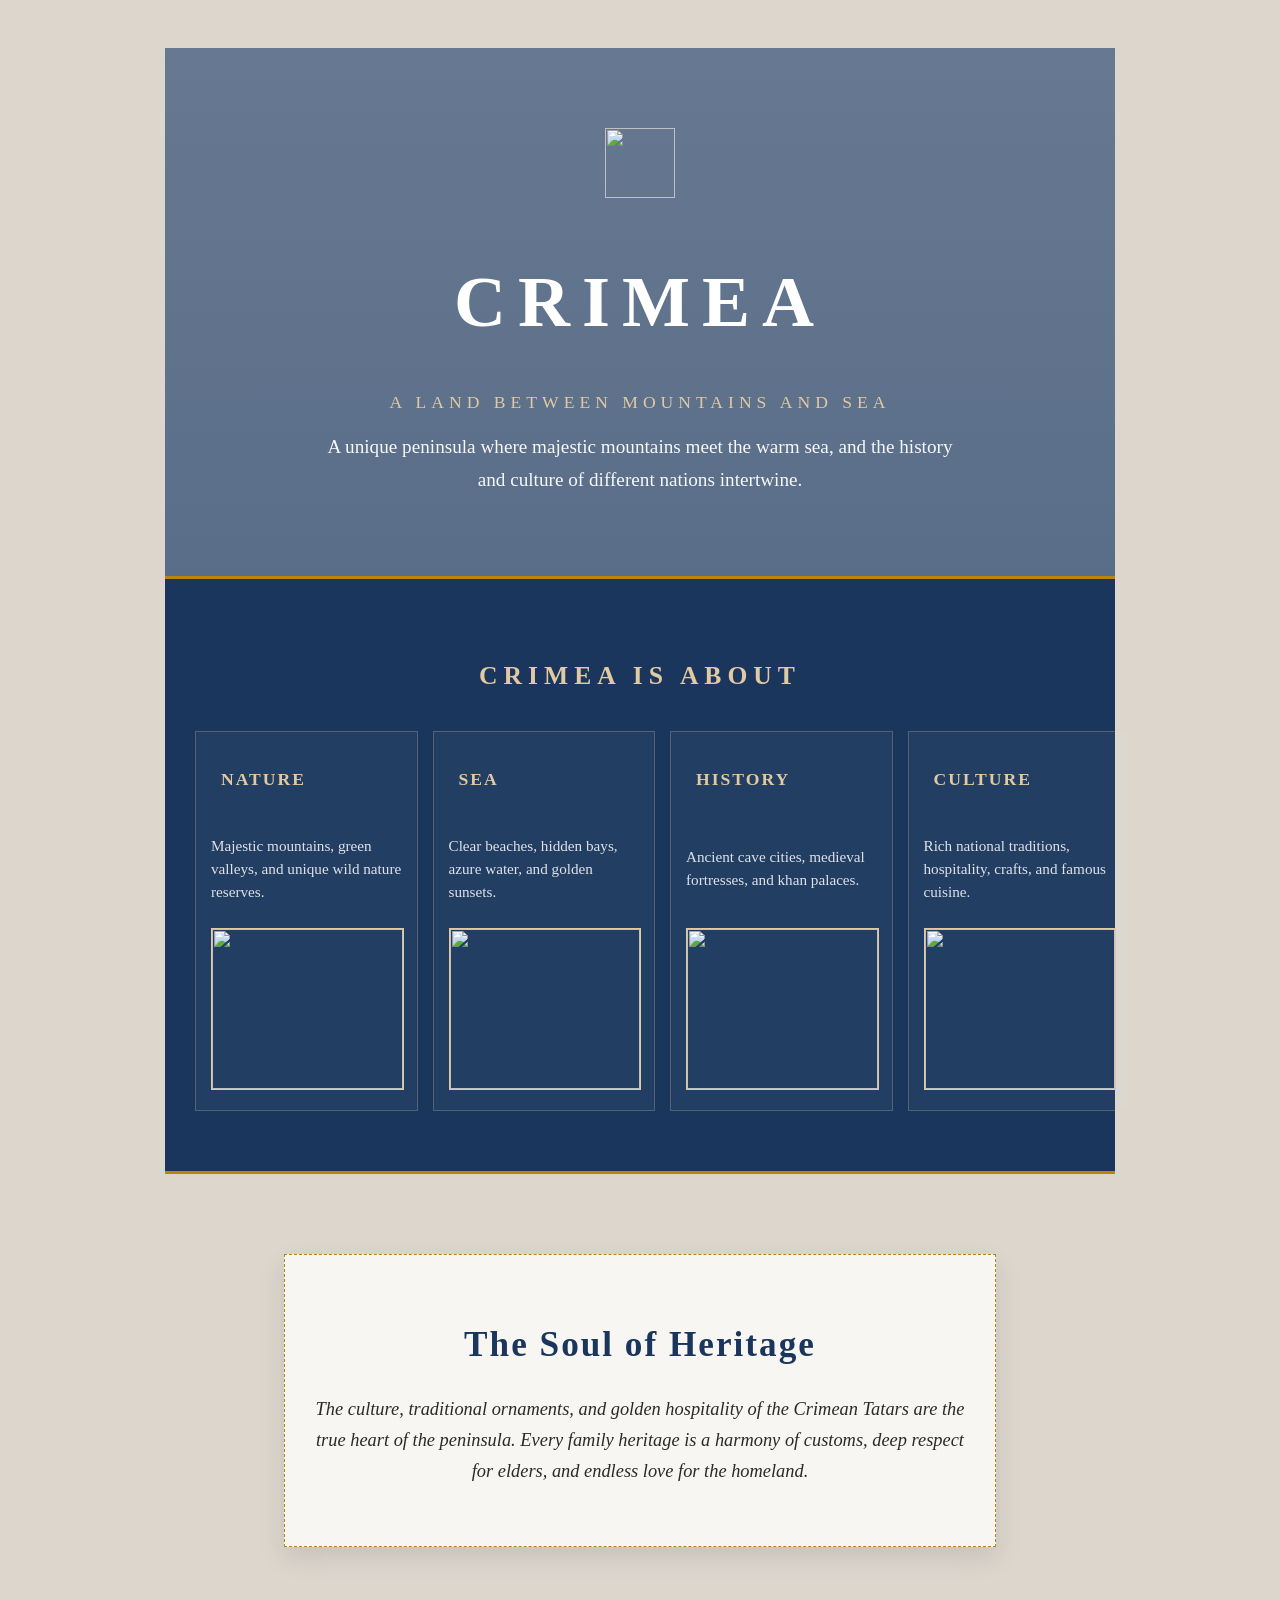
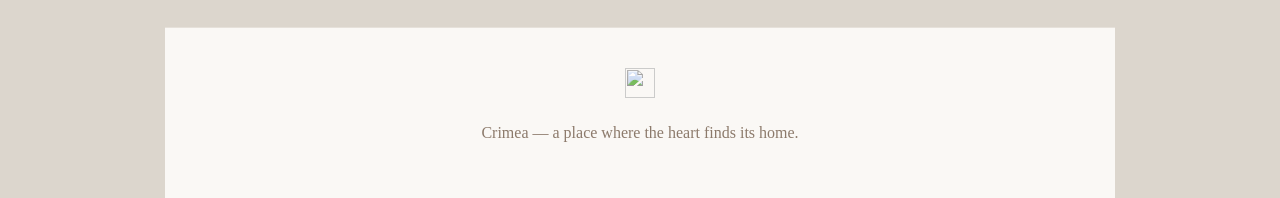
==== project2/index.html @ 9d487ce3 "Class_09" ====
<html>
<head>
    <meta name="viewport" content="width=device-width, initial-scale=1.0">
    <title>Crimea -  Web Poster</title>
    <link rel="stylesheet" href="style.css">
</head>
<body>

    <div class="main-poster">

        <header class="hero-block">
            <div class="tamga-wrapper">
                <img src="https://prostomayki.com.ua/calc/images/Mayki/Layers/575253-1-4.png"class="tamga-img">
            </div>
            
            <h1>CRIMEA</h1>
            <p class="poster-subtitle">A Land Between Mountains and Sea</p>
            
            <p class="hero-desc">A unique peninsula where majestic mountains meet the warm sea, and the history and culture of different nations intertwine.</p>
        </header>

        <section class="grid-section">
            <h2 class="section-title">CRIMEA IS ABOUT</h2>
            
            <div class="grid-container">
                
                <div class="card">
                    <div class="card-header">
                        <span class="card-num"></span>
                        <h3>NATURE</h3>
                    </div>
                    <p>Majestic mountains, green valleys, and unique wild nature reserves.</p>
                    <div class="card-image">
                        <img src="https://travelask.ru/system/images/files/001/249/570/wysiwyg_jpg/image.jpg?1546017246">
                    </div>
                </div>

                <div class="card">
                    <div class="card-header">
                        <span class="card-num"></span>
                        <h3>SEA</h3>
                    </div>
                    <p>Clear beaches, hidden bays, azure water, and golden sunsets.</p>
                    <div class="card-image">
                        <img src="https://thereminder.ru/wp-content/uploads/2020/07/crimea-1.jpg">
                    </div>
                </div>

                <div class="card">
                    <div class="card-header">
                        <span class="card-num"></span>
                        <h3>HISTORY</h3>
                    </div>
                    <p>Ancient cave cities, medieval fortresses, and khan palaces.</p>
                    <div class="card-image">
                        <img src="https://ctrcenter.org/wp-content/uploads/2025/11/bahchysaraj.png">
                    </div>
                </div>

                <div class="card">
                    <div class="card-header">
                        <span class="card-num"></span>
                        <h3>CULTURE</h3>
                    </div>
                    <p>Rich national traditions, hospitality, crafts, and famous cuisine.</p>
                    <div class="card-image">
                        <img src="https://scontent-lga3-2.xx.fbcdn.net/v/t39.30808-6/491766113_1286052076298066_1950186946050919470_n.jpg?stp=dst-jpg_tt6&cstp=mx1280x850&ctp=s1280x850&_nc_cat=100&ccb=1-7&_nc_sid=f727a1&_nc_ohc=2FvkKP134FAQ7kNvwG9XE3z&_nc_oc=Adpkn_BEP6ivxD62hwJF-RcE4xCHGX_xdl4ilISHtGXJXbnt9mXFw8kpioObcoj9QOVO2LJpGLjStluINismuIly&_nc_zt=23&_nc_ht=scontent-lga3-2.xx&_nc_gid=0KJbTRFh27yniJAF03XWvQ&_nc_ss=7b289&oh=00_Af_eYfbUo1Mp_DTLQdU6gMia7ZCSMmv5Pqfz95XnGHEwEw&oe=6A484776">
                </div>

            </div>
        </section>

        <section class="culture-block">
            <div class="culture-content">
                <h2>The Soul of Heritage</h2>
                <p>The culture, traditional ornaments, and golden hospitality of the Crimean Tatars are the true heart of the peninsula. Every family heritage is a harmony of customs, deep respect for elders, and endless love for the homeland.</p>
            </div>
        </section>

        <footer>
            <div class="footer-tamga">
                <img src="https://prostomayki.com.ua/calc/images/Mayki/Layers/575253-1-4.png"class="tamga-small">
            </div>
            <p>Crimea — a place where the heart finds its home.</p>
        </footer>

    </div>

</body>
</html>
---- project2/style.css ----
{
    box-sizing: border-box;
    margin: 0;
    padding: 0;
}

body {
    font-family: 'Playfair Display', serif;
    background-color: #DCD6CD; 
    padding: 40px 15px;
    display: flex;
    justify-content: center;
}

.main-poster {
    max-width: 950px;
    width: 100%;
    background-color: #FAF8F5;
}

.hero-block {
    text-align: center;
    padding: 80px 40px;
    background-image: linear-gradient(rgba(26, 54, 93, 0.65), rgba(26, 54, 93, 0.75)), 
                      url('https://www.vladmuz.ru/travel_photos/sevastopol/fiolent/fiolent-01-big.jpg');
    background-size: cover;
    background-position: center;
    background-attachment: fixed;
    color: #FFFFFF;
}

.tamga-img {
    width: 70px;
    height: auto;
    margin-bottom: 15px;
    text-align: center; 
}

.hero-block h1 {
    font-size: 4.5rem;
    font-weight: 700;
    letter-spacing: 12px;
}

.poster-subtitle {
    font-size: 1.1rem;
    text-transform: uppercase;
    letter-spacing: 5px;
    color: #E2C9A1; 
    margin-top: 5px;
}

.hero-desc {
    max-width: 650px;
    margin: 0 auto;
    font-size: 1.2rem;
    line-height: 1.7;
    opacity: 0.95;
}

.grid-section {
    background-color: #1A365D;
    color: #FFFFFF;
    padding: 60px 30px;
    text-align: center;
    border-top: 3px solid #B8860B;
    border-bottom: 3px solid #B8860B;
}

.section-title {
    font-size: 1.6rem;
    letter-spacing: 6px;
    color: #E2C9A1;
    margin-bottom: 40px;
}

.grid-container {
    display: grid;
    grid-template-columns: 25% 25% 25% 25%;
    gap: 15px;
}

.card {
    background-color: rgba(255, 255, 255, 0.04);
    border: 1px solid rgba(226, 201, 161, 0.25);
    padding: 20px 15px;
    display: flex;
    flex-direction: column;
    justify-content: space-between;
    text-align: left;
}

.card-header {
    display: flex;
    align-items: center;
    gap: 10px;
    margin-bottom: 12px;
}

.card-num {
    color: #E2C9A1;
    font-size: 1.2rem;
    font-weight: bold;
}

.card h3 {
    color: #E2C9A1;
    font-size: 1.1rem;
    letter-spacing: 2px;
}

.card p {
    font-size: 0.95rem;
    line-height: 1.5;
    opacity: 0.85;
    margin-bottom: 25px;
}

.card-image {
    width: 100%;
    height: 160px;
    overflow: hidden;
    border: 1px solid #E2C9A1;
}

.card-image img {
    width: 100%;
    height: 100%;
    object-fit: cover;
}



.culture-block {
    padding: 80px 40px;
    background-image: linear-gradient(rgba(218, 212, 202, 0.4), rgba(218, 212, 202, 0.4)), 
                      url('https://www.krym4you.com/files/catalog/514/gallery/big/lastochkino-3_1450367932_1466168376.jpg');
    background-size: cover;
    background-position: center;
    background-attachment: fixed; 
    display: flex;
    justify-content: center;
}

.culture-content {
    max-width: 650px;
    text-align: center;
    border: 1px dashed #B8860B;
    padding: 40px 30px;
    background-color: rgba(250, 248, 245, 0.95); 
    box-shadow: 0 10px 25px rgba(0,0,0,0.1);
}

.culture-content h2 {
    color: #1A365D;
    font-size: 2.2rem;
    letter-spacing: 2px;
}

.culture-content p {
    font-size: 1.15rem;
    line-height: 1.7;
    color: #2C2A29;
    font-style: italic;
}

footer {
    text-align: center;
    padding: 40px 20px;
    background-color: #FAF8F5;
    border-top: 1px solid #E6E1DA;
}

.tamga-small {
    width: 30px;
    height: auto;
    margin-bottom: 10px;
    opacity: 0.8;
}

footer p {
    font-size: 1rem;
    color: #8C7A6B;
}

@media (max-width: 768px) {
    body {
        padding: 10px 5px;
    }

    .main-poster {
        border: 4px double #B8860B;
    }

    .hero-block {
        padding: 50px 15px;
    }

    .hero-block h1 {
        font-size: 2.8rem;
        letter-spacing: 4px;
    }

    .grid-container {
        grid-template-columns: 100%;
        gap: 25px;
    }

    .card-image {
        height: 200px;
    }

    .culture-block {
        padding: 50px 15px;
    }
}
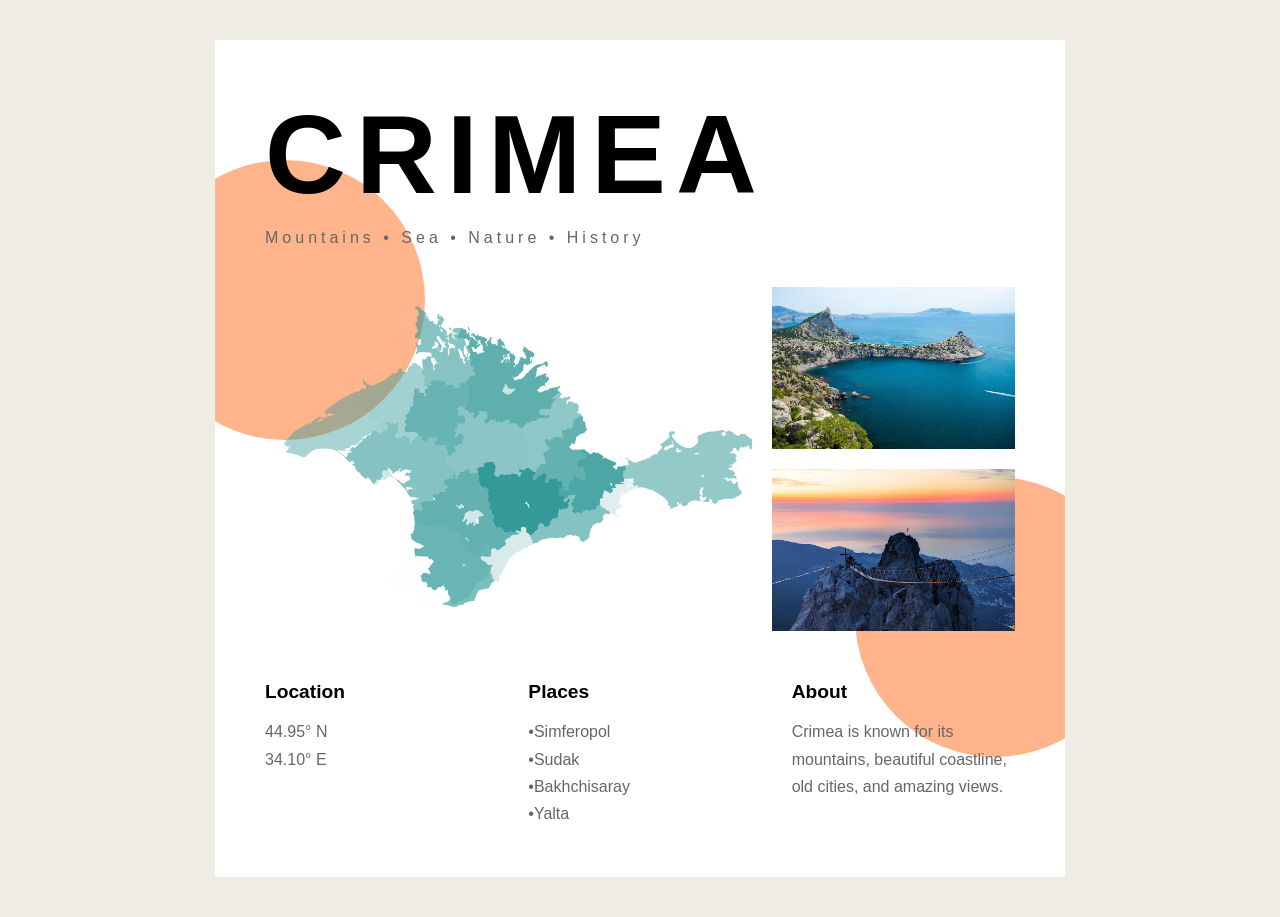
==== commit 30eb4f5a: "Project_02" ====
--- a/project2/index.html
+++ b/project2/index.html
@@ -1,90 +1,70 @@
 <html>
 <head>
     <meta name="viewport" content="width=device-width, initial-scale=1.0">
-    <title>Crimea -  Web Poster</title>
+    <title>Crimea Poster</title>
+
     <link rel="stylesheet" href="style.css">
+
 </head>
+
 <body>
 
-    <div class="main-poster">
+<div class="poster">
 
-        <header class="hero-block">
-            <div class="tamga-wrapper">
-                <img src="https://prostomayki.com.ua/calc/images/Mayki/Layers/575253-1-4.png"class="tamga-img">
-            </div>
-            
-            <h1>CRIMEA</h1>
-            <p class="poster-subtitle">A Land Between Mountains and Sea</p>
-            
-            <p class="hero-desc">A unique peninsula where majestic mountains meet the warm sea, and the history and culture of different nations intertwine.</p>
-        </header>
+    <div class="title">
+        <h1>CRIMEA</h1>
+        <p>Mountains • Sea • Nature • History</p>
+    </div>
 
-        <section class="grid-section">
-            <h2 class="section-title">CRIMEA IS ABOUT</h2>
-            
-            <div class="grid-container">
-                
-                <div class="card">
-                    <div class="card-header">
-                        <span class="card-num"></span>
-                        <h3>NATURE</h3>
-                    </div>
-                    <p>Majestic mountains, green valleys, and unique wild nature reserves.</p>
-                    <div class="card-image">
-                        <img src="https://travelask.ru/system/images/files/001/249/570/wysiwyg_jpg/image.jpg?1546017246">
-                    </div>
-                </div>
+    <div class="circle"></div>
+    <div class="circle2"></div>
 
-                <div class="card">
-                    <div class="card-header">
-                        <span class="card-num"></span>
-                        <h3>SEA</h3>
-                    </div>
-                    <p>Clear beaches, hidden bays, azure water, and golden sunsets.</p>
-                    <div class="card-image">
-                        <img src="https://thereminder.ru/wp-content/uploads/2020/07/crimea-1.jpg">
-                    </div>
-                </div>
 
-                <div class="card">
-                    <div class="card-header">
-                        <span class="card-num"></span>
-                        <h3>HISTORY</h3>
-                    </div>
-                    <p>Ancient cave cities, medieval fortresses, and khan palaces.</p>
-                    <div class="card-image">
-                        <img src="https://ctrcenter.org/wp-content/uploads/2025/11/bahchysaraj.png">
-                    </div>
-                </div>
+    <div class="gallery">
 
-                <div class="card">
-                    <div class="card-header">
-                        <span class="card-num"></span>
-                        <h3>CULTURE</h3>
-                    </div>
-                    <p>Rich national traditions, hospitality, crafts, and famous cuisine.</p>
-                    <div class="card-image">
-                        <img src="https://scontent-lga3-2.xx.fbcdn.net/v/t39.30808-6/491766113_1286052076298066_1950186946050919470_n.jpg?stp=dst-jpg_tt6&cstp=mx1280x850&ctp=s1280x850&_nc_cat=100&ccb=1-7&_nc_sid=f727a1&_nc_ohc=2FvkKP134FAQ7kNvwG9XE3z&_nc_oc=Adpkn_BEP6ivxD62hwJF-RcE4xCHGX_xdl4ilISHtGXJXbnt9mXFw8kpioObcoj9QOVO2LJpGLjStluINismuIly&_nc_zt=23&_nc_ht=scontent-lga3-2.xx&_nc_gid=0KJbTRFh27yniJAF03XWvQ&_nc_ss=7b289&oh=00_Af_eYfbUo1Mp_DTLQdU6gMia7ZCSMmv5Pqfz95XnGHEwEw&oe=6A484776">
-                </div>
+        <div class="photo large">
+            <img src="images/crimea1.png">
+        </div>
 
-            </div>
-        </section>
+        <div class="photo small">
+            <img src="images/crimea2.jpg">
+        </div>
 
-        <section class="culture-block">
-            <div class="culture-content">
-                <h2>The Soul of Heritage</h2>
-                <p>The culture, traditional ornaments, and golden hospitality of the Crimean Tatars are the true heart of the peninsula. Every family heritage is a harmony of customs, deep respect for elders, and endless love for the homeland.</p>
-            </div>
-        </section>
-
-        <footer>
-            <div class="footer-tamga">
-                <img src="https://prostomayki.com.ua/calc/images/Mayki/Layers/575253-1-4.png"class="tamga-small">
-            </div>
-            <p>Crimea — a place where the heart finds its home.</p>
-        </footer>
+        <div class="photo small">
+            <img src="images/crimea3.jpg">
+        </div>
 
     </div>
 
+    <div class="info">
+
+        <div>
+            <h2>Location</h2>
+            <p>44.95° N</p>
+            <p>34.10° E</p>
+        </div>
+
+        <div>
+            <h2>Places</h2>
+            <p>•Simferopol</p>
+            <p>•Sudak</p>
+            <p>•Bakhchisaray</p>
+            <p>•Yalta</p>
+        </div>
+
+        <div>
+            <h2>About</h2>
+            <p>
+                Crimea is known for its mountains,
+                beautiful coastline,
+                old cities,
+                and amazing views.
+            </p>
+        </div>
+
+    </div>
+
+</div>
+
 </body>
 </html>
--- a/project2/style.css
+++ b/project2/style.css
@@ -1,216 +1,149 @@
-{
-    box-sizing: border-box;
-    margin: 0;
-    padding: 0;
+*{
+    margin:0;
+    box-sizing:border-box;
 }
 
-body {
-    font-family: 'Playfair Display', serif;
-    background-color: #DCD6CD; 
-    padding: 40px 15px;
-    display: flex;
-    justify-content: center;
+body{
+    font-family:Inter,sans-serif;
+    background:#efece6;
+    display:flex;
+    justify-content:center;
+    align-items:flex-start;
+    min-height:100vh;
+    padding:40px;
 }
 
-.main-poster {
-    max-width: 950px;
-    width: 100%;
-    background-color: #FAF8F5;
+.poster{
+    background:white;
+    max-width:850px;
+    width:100%;
+    padding:50px;
+    position:relative;
+    overflow:hidden;
 }
 
-.hero-block {
-    text-align: center;
-    padding: 80px 40px;
-    background-image: linear-gradient(rgba(26, 54, 93, 0.65), rgba(26, 54, 93, 0.75)), 
-                      url('https://www.vladmuz.ru/travel_photos/sevastopol/fiolent/fiolent-01-big.jpg');
-    background-size: cover;
-    background-position: center;
-    background-attachment: fixed;
-    color: #FFFFFF;
+.circle{ 
+    position:absolute;
+    width:280px; 
+    height:280px; 
+    border-radius:50%; 
+    background:#ffb48c;
+    top:120px; 
+    left:-70px;
+    z-index:1;
+} 
+
+
+.circle2{
+    position:absolute;
+    width:280px; 
+    height:280px; 
+    border-radius:50%; 
+    background:#ffb48c;
+    bottom:120px; 
+    right:-70px;
+    z-index:1;
 }
 
-.tamga-img {
-    width: 70px;
-    height: auto;
-    margin-bottom: 15px;
-    text-align: center; 
+.title{
+    position:relative;
+    z-index:2;
+    margin-bottom:40px;
 }
 
-.hero-block h1 {
-    font-size: 4.5rem;
-    font-weight: 700;
-    letter-spacing: 12px;
+.title h1{
+    font-size:7rem;
+    font-weight:900;
+    letter-spacing:10px;
 }
 
-.poster-subtitle {
-    font-size: 1.1rem;
-    text-transform: uppercase;
-    letter-spacing: 5px;
-    color: #E2C9A1; 
-    margin-top: 5px;
+.title p{
+    margin-top:10px;
+    letter-spacing:4px;
+    color:#666;
 }
 
-.hero-desc {
-    max-width: 650px;
-    margin: 0 auto;
-    font-size: 1.2rem;
-    line-height: 1.7;
-    opacity: 0.95;
+.gallery{
+    display:grid;
+    grid-template-columns:2fr 1fr;
+    gap:20px;
+    position:relative;
+    z-index:2;
 }
 
-.grid-section {
-    background-color: #1A365D;
-    color: #FFFFFF;
-    padding: 60px 30px;
-    text-align: center;
-    border-top: 3px solid #B8860B;
-    border-bottom: 3px solid #B8860B;
+.large{
+    grid-row:span 2;
 }
 
-.section-title {
-    font-size: 1.6rem;
-    letter-spacing: 6px;
-    color: #E2C9A1;
-    margin-bottom: 40px;
+.photo{
+    overflow:hidden;
 }
 
-.grid-container {
-    display: grid;
-    grid-template-columns: 25% 25% 25% 25%;
-    gap: 15px;
+.photo img{
+    width:100%;
+    height:100%;
+    object-fit:cover;
+    display:block;
 }
 
-.card {
-    background-color: rgba(255, 255, 255, 0.04);
-    border: 1px solid rgba(226, 201, 161, 0.25);
-    padding: 20px 15px;
-    display: flex;
-    flex-direction: column;
-    justify-content: space-between;
-    text-align: left;
+.info{
+    display:flex;
+    justify-content:space-between;
+    gap:40px;
+    margin-top:50px;
+    position:relative;
+    z-index:2;
+
 }
 
-.card-header {
-    display: flex;
-    align-items: center;
-    gap: 10px;
-    margin-bottom: 12px;
+.info div{
+    flex:1;
 }
 
-.card-num {
-    color: #E2C9A1;
-    font-size: 1.2rem;
-    font-weight: bold;
+.info h2{
+    margin-bottom:15px;
+    font-size:1.2rem;
 }
 
-.card h3 {
-    color: #E2C9A1;
-    font-size: 1.1rem;
-    letter-spacing: 2px;
+.info p{
+    line-height:1.7;
+    color:#666;
 }
 
-.card p {
-    font-size: 0.95rem;
-    line-height: 1.5;
-    opacity: 0.85;
-    margin-bottom: 25px;
+@media(max-width:768px){
+
+.poster{
+        padding:30px;
 }
 
-.card-image {
-    width: 100%;
-    height: 160px;
-    overflow: hidden;
-    border: 1px solid #E2C9A1;
+.circle{
+    width:180px;
+    height:180px;
+    top:60px;
+    left:-60px;
 }
 
-.card-image img {
-    width: 100%;
-    height: 100%;
-    object-fit: cover;
+.circle2{
+    width:180px;
+    height:180px;
+    bottom:-50px;
+    right:-50px;
 }
 
-
-
-.culture-block {
-    padding: 80px 40px;
-    background-image: linear-gradient(rgba(218, 212, 202, 0.4), rgba(218, 212, 202, 0.4)), 
-                      url('https://www.krym4you.com/files/catalog/514/gallery/big/lastochkino-3_1450367932_1466168376.jpg');
-    background-size: cover;
-    background-position: center;
-    background-attachment: fixed; 
-    display: flex;
-    justify-content: center;
+.gallery{
+grid-template-columns:1fr;
 }
 
-.culture-content {
-    max-width: 650px;
-    text-align: center;
-    border: 1px dashed #B8860B;
-    padding: 40px 30px;
-    background-color: rgba(250, 248, 245, 0.95); 
-    box-shadow: 0 10px 25px rgba(0,0,0,0.1);
+.large{
+grid-row:auto;
 }
 
-.culture-content h2 {
-    color: #1A365D;
-    font-size: 2.2rem;
-    letter-spacing: 2px;
+.info{
+flex-direction:column;
 }
 
-.culture-content p {
-    font-size: 1.15rem;
-    line-height: 1.7;
-    color: #2C2A29;
-    font-style: italic;
+.title h1{
+font-size:3rem;
+letter-spacing:4px;
 }
-
-footer {
-    text-align: center;
-    padding: 40px 20px;
-    background-color: #FAF8F5;
-    border-top: 1px solid #E6E1DA;
-}
-
-.tamga-small {
-    width: 30px;
-    height: auto;
-    margin-bottom: 10px;
-    opacity: 0.8;
-}
-
-footer p {
-    font-size: 1rem;
-    color: #8C7A6B;
-}
-
-@media (max-width: 768px) {
-    body {
-        padding: 10px 5px;
-    }
-
-    .main-poster {
-        border: 4px double #B8860B;
-    }
-
-    .hero-block {
-        padding: 50px 15px;
-    }
-
-    .hero-block h1 {
-        font-size: 2.8rem;
-        letter-spacing: 4px;
-    }
-
-    .grid-container {
-        grid-template-columns: 100%;
-        gap: 25px;
-    }
-
-    .card-image {
-        height: 200px;
-    }
-
-    .culture-block {
-        padding: 50px 15px;
-    }
 }
